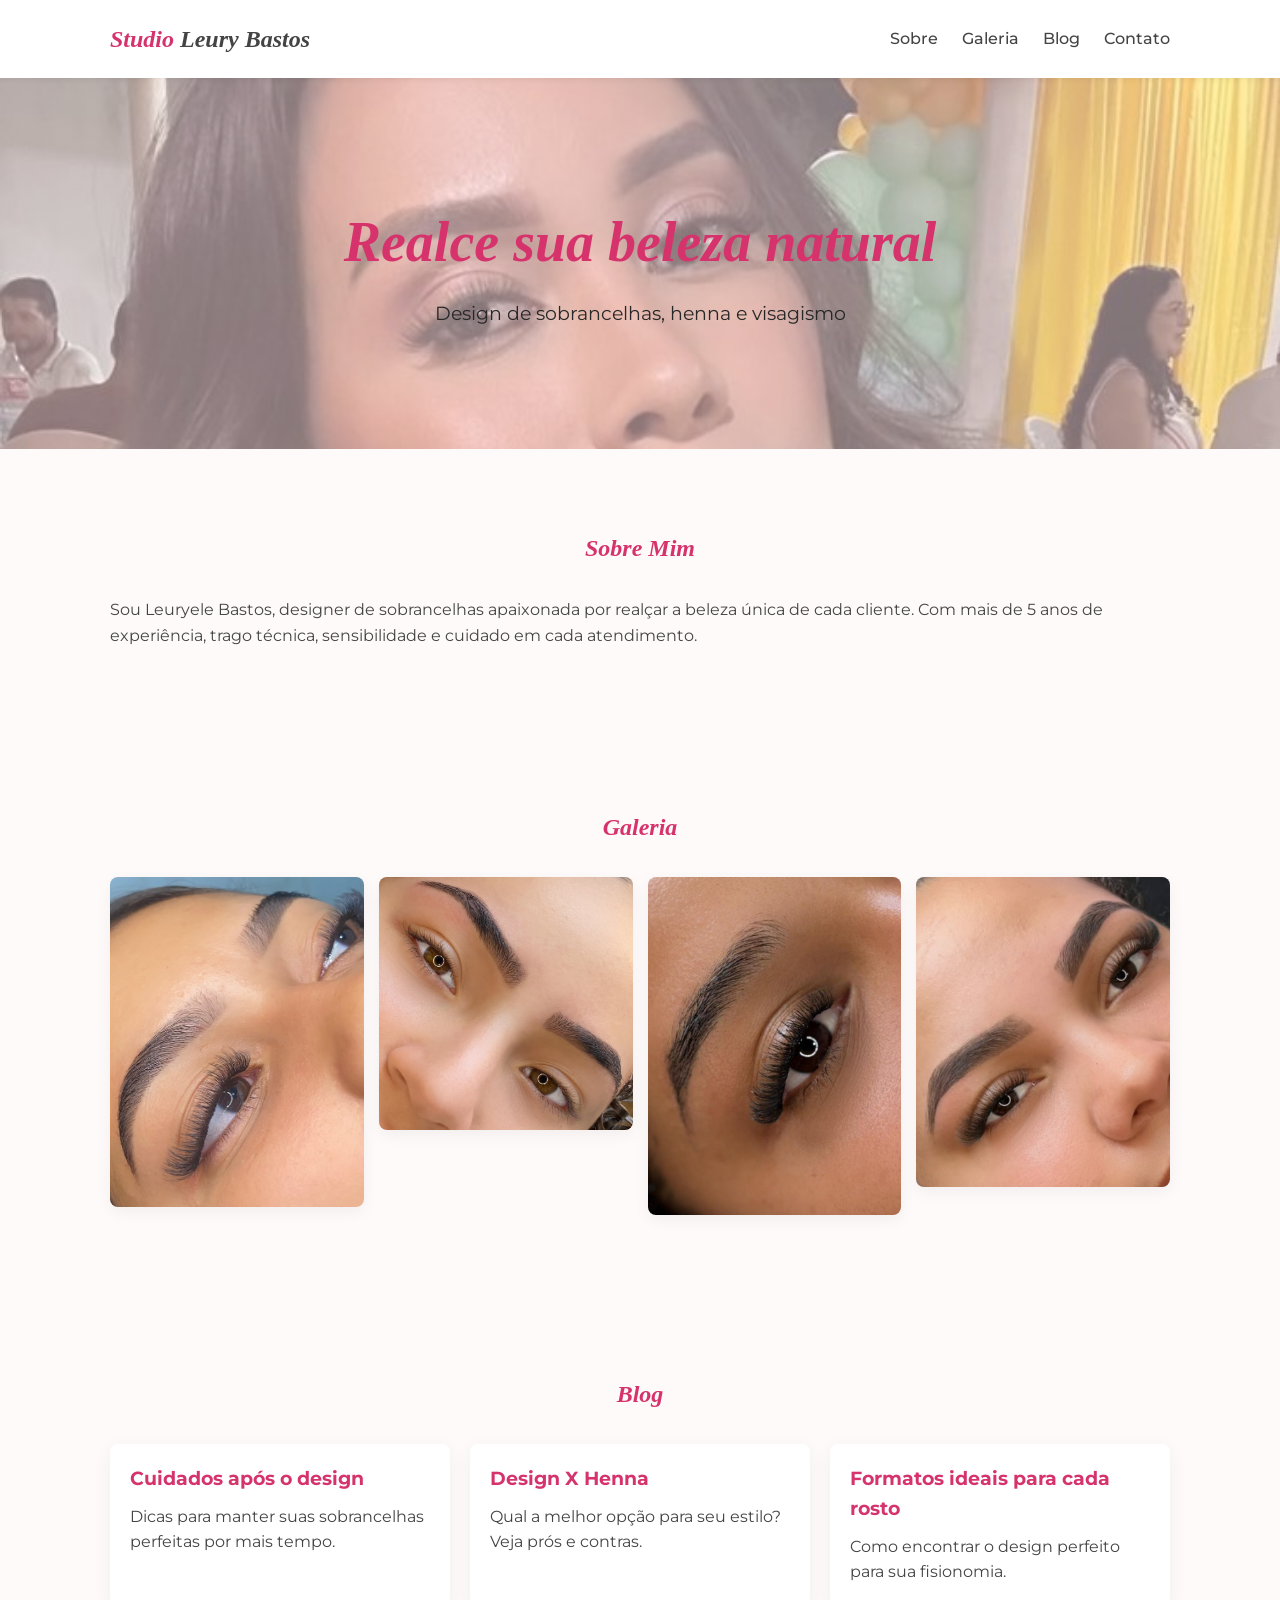
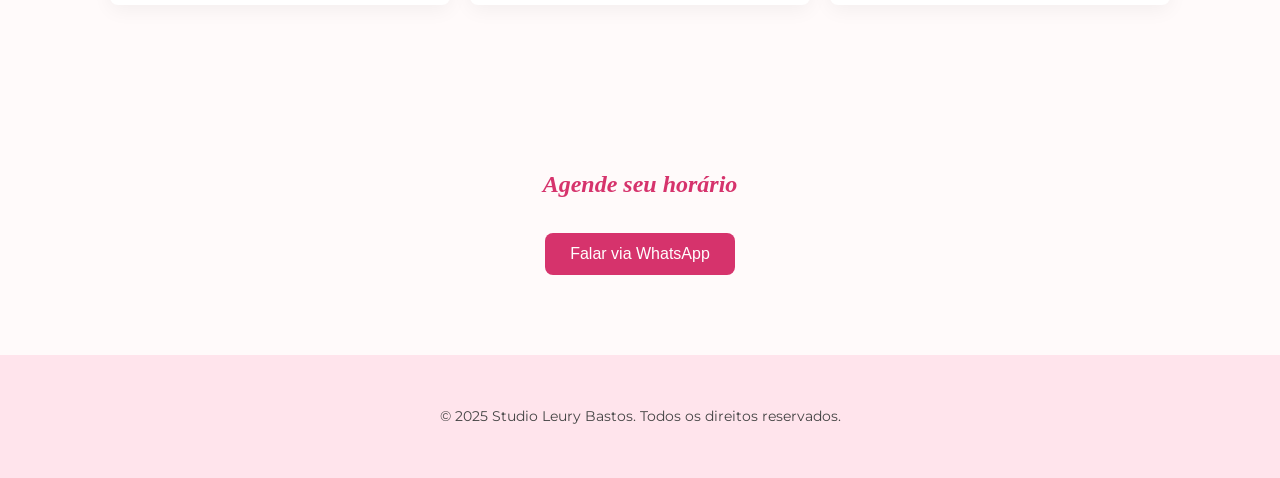
==== index.html @ b9d1602c ":tada: commit incial" ====
<!DOCTYPE html>
<html lang="pt-BR">
<head>
  <meta charset="UTF-8" />
  <meta name="viewport" content="width=device-width, initial-scale=1.0" />
  <title>Studio Leury Bastos</title>

  <!-- CSS principal -->
  <link rel="stylesheet" href="style.css" />

  <!-- Fonte -->
  <link href="https://fonts.googleapis.com/css2?family=Montserrat:wght@400;600&display=swap" rel="stylesheet" />
</head>
<body>

  <!-- Cabeçalho -->
  <header>
    <div class="container nav-container">
      <a href="index.html" class="logo">Studio <span>Leury Bastos</span></a>
      <nav>
        <a href="#sobre">Sobre</a>
        <a href="#galeria">Galeria</a>
        <a href="#blog">Blog</a>
        <a href="#contato">Contato</a>
      </nav>
    </div>
  </header>

  <!-- Hero -->
  <section class="hero">
    <div class="container">
      <h2>Realce sua beleza natural</h2>
      <p>Design de sobrancelhas, henna e visagismo</p>
    </div>
  </section>

  <!-- Sobre -->
  <section id="sobre" class="sobre">
    <div class="container">
      <h2>Sobre Mim</h2>
      <p>
        Sou Leuryele Bastos, designer de sobrancelhas apaixonada por realçar a beleza única de cada cliente.
        Com mais de 5 anos de experiência, trago técnica, sensibilidade e cuidado em cada atendimento.
      </p>
    </div>
  </section>

  <!-- Galeria -->
  <section id="galeria" class="galeria">
    <div class="container">
      <h2>Galeria</h2>
      <div class="galeria-grid">
        <img src="pages/Galeria1.png" alt="Antes e depois 1" />
        <img src="pages/Galeria2.png" alt="Antes e depois 2" />
        <img src="pages/Galeria3.JPG" alt="Antes e depois 3" />
        <img src="pages/Galeria4.png" alt="Antes e depois 4" />
      </div>
    </div>
  </section>

  <!-- Blog -->
  <section id="blog" class="blog">
    <div class="container">
      <h2>Blog</h2>
      <div class="posts">
        <a href="post1.html" class="post">
          <h3>Cuidados após o design</h3>
          <p>Dicas para manter suas sobrancelhas perfeitas por mais tempo.</p>
        </a>
        <a href="post2.html" class="post">
          <h3>Design X Henna</h3>
          <p>Qual a melhor opção para seu estilo? Veja prós e contras.</p>
        </a>
        <a href="post3.html" class="post">
          <h3>Formatos ideais para cada rosto</h3>
          <p>Como encontrar o design perfeito para sua fisionomia.</p>
        </a>
      </div>
    </div>
  </section>

  <!-- Contato -->
  <section id="contato" class="contato">
    <div class="container">
      <h2>Agende seu horário</h2>
      <button onclick="contato()">Falar via WhatsApp</button>
    </div>
  </section>

  <!-- Rodapé -->
  <footer>
    <div class="container">
      <p>&copy; 2025 Studio Leury Bastos. Todos os direitos reservados.</p>
    </div>
  </footer>

  <!-- Script -->
  <script src="js/script.js"></script>
</body>
</html>
---- style.css ----
/* ==========================
   Fonte moderna
========================== */
@import url('https://fonts.googleapis.com/css2?family=Montserrat:wght@400;600&display=swap');

:root {
  --rosa-claro: #ffe4ec;
  --rosa-escuro: #d6336c;
  --cinza: #444;
  --branco: #fff;
  --fundo: #fffafa;
}

/* ==========================
   Reset e base
========================== */
* {
  margin: 0;
  padding: 0;
  box-sizing: border-box;
}

body {
  font-family: 'Montserrat', sans-serif;
  background: var(--fundo);
  color: var(--cinza);
  line-height: 1.6;
}

/* ==========================
   Containers
========================== */
.container {
  max-width: 1100px;
  margin: 0 auto;
  padding: 20px;
}

/* ==========================
   Cabeçalho e Navegação
========================== */
header {
  background: var(--branco);
  position: sticky;
  top: 0;
  z-index: 100;
  box-shadow: 0 2px 5px rgba(0,0,0,0.05);
}

.nav-container {
  display: flex;
  justify-content: space-between;
  align-items: center;
  flex-wrap: wrap;
}

.logo {
  font-style: italic;
  font-family: "Times New Roman", Times, serif;
  font-weight: 600;
  font-size: 1.5rem;
  color: var(--rosa-escuro);
  text-decoration: none;
}

.logo:hover {
  color: var(--rosa-escuro);
  opacity: 0.8;
}


.logo span {
  color: var(--cinza);
}

nav a {
  color: var(--cinza);
  margin-left: 20px;
  text-decoration: none;
  font-weight: 500;
  transition: color 0.3s;
}

nav a:hover {
  color: var(--rosa-escuro);
}

/* ==========================
   Hero Section
========================== */
.hero {
  background: linear-gradient(rgba(255, 228, 236, 0.5), rgba(255, 228, 236, 0.5)), 
              url('pages/hero.jpg') no-repeat center center;
  background-size: cover;
  text-align: center;
  padding: 100px 10px;
  color: #292828;
}

.hero h2 {
  font-size: 3.5rem;
  font-style: italic;
  font-family: "Times New Roman", Times, serif;
  margin-bottom: 10px;
}

.hero p {
  font-size: 1.2rem;
}

/* ==========================
   Seções gerais
========================== */
section {
  padding: 60px 20px;
}

h2 {
  font-style: italic;
  font-family: "Times New Roman", Times, serif;
  text-align: center;
  margin-bottom: 30px;
  color: var(--rosa-escuro);
}

/* ==========================
   Galeria
========================== */
.galeria-grid {
  display: grid;
  gap: 15px;
  grid-template-columns: repeat(auto-fit, minmax(200px, 1fr));
}

.galeria-grid img {
  width: 100%;
  border-radius: 8px;
  transition: transform 0.3s ease, box-shadow 0.3s ease;
  box-shadow: 0 5px 15px rgba(0,0,0,0.05);
}

.galeria-grid img:hover {
  transform: scale(1.05);
  box-shadow: 0 8px 25px rgba(0,0,0,0.1);
}

/* ==========================
   Blog
========================== */
.posts {
  display: grid;
  gap: 20px;
  grid-template-columns: repeat(auto-fit, minmax(280px, 1fr));
}

.post {
  display: block;
  background: #fff;
  border-radius: 8px;
  padding: 20px;
  box-shadow: 0 5px 20px rgba(0,0,0,0.05);
  transition: transform 0.2s ease, box-shadow 0.2s ease;
  text-decoration: none;
  color: inherit;
}

.post:hover {
  transform: translateY(-5px);
  box-shadow: 0 8px 25px rgba(0,0,0,0.1);
}

.post h3 {
  color: var(--rosa-escuro);
  margin-bottom: 10px;
}

/* ==========================
   Contato
========================== */
.contato {
  text-align: center;
}

button {
  background: var(--rosa-escuro);
  color: white;
  padding: 12px 25px;
  font-size: 1rem;
  border: none;
  border-radius: 8px;
  cursor: pointer;
  transition: background 0.3s, transform 0.2s ease;
}

button:hover {
  background: #a91d4f;
  transform: scale(1.05);
}

/* ==========================
   Rodapé
========================== */
footer {
  background: var(--rosa-claro);
  text-align: center;
  padding: 30px 20px;
  font-size: 0.9rem;
  color: var(--cinza);
}

/* ==========================
   Responsividade
========================== */
@media (max-width: 768px) {
  .hero h2 {
    font-size: 2.2rem;
  }

  nav a {
    margin-left: 10px;
    font-size: 0.95rem;
  }

  .container {
    padding: 15px;
  }
}
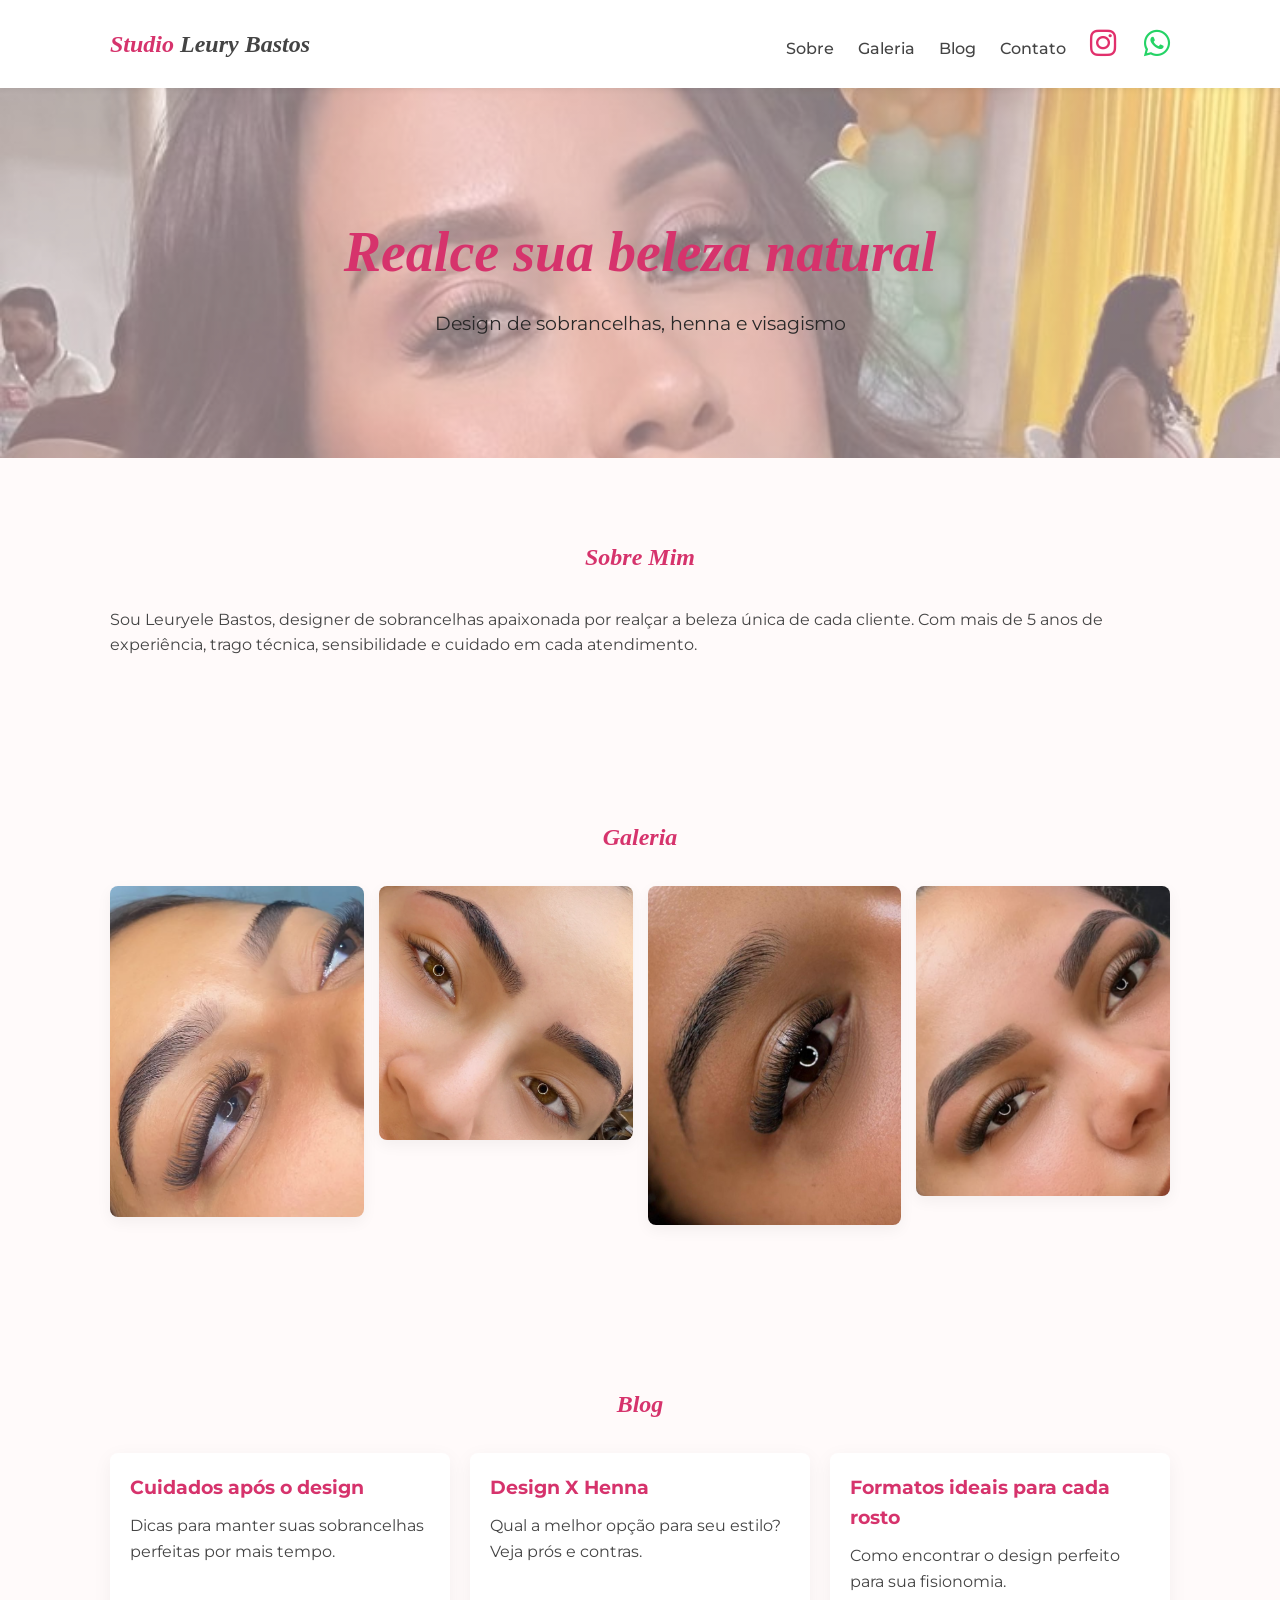
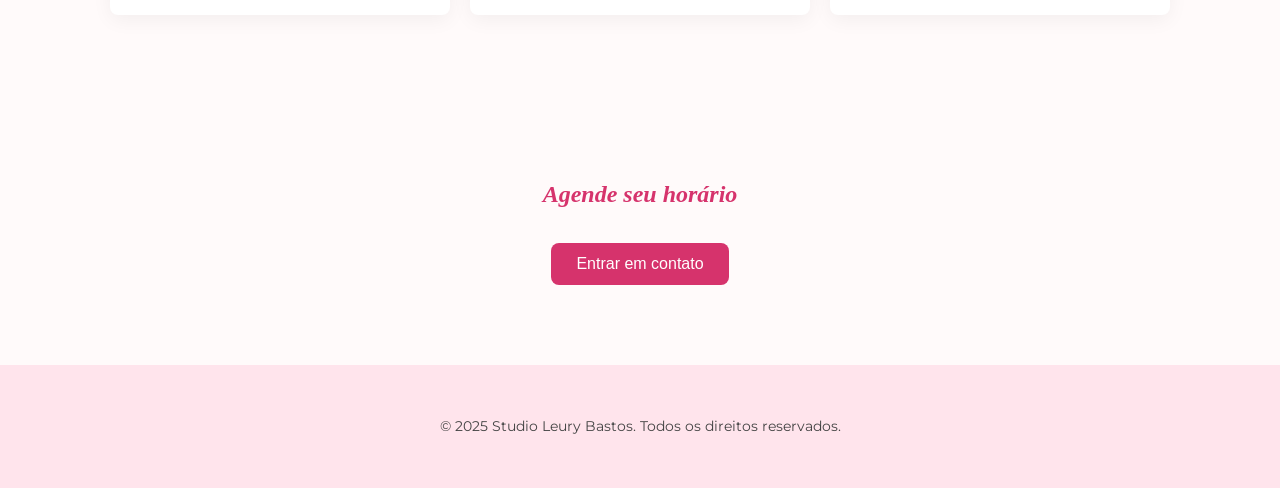
==== commit c1afa2dc: "Atualizaçao do botão de entre em contato, ícones e links do Instagram e WhatsApp" ====
--- a/index.html
+++ b/index.html
@@ -10,6 +10,12 @@
 
   <!-- Fonte -->
   <link href="https://fonts.googleapis.com/css2?family=Montserrat:wght@400;600&display=swap" rel="stylesheet" />
+
+  <!--Sociais-->
+  <link rel="stylesheet" href="https://cdnjs.cloudflare.com/ajax/libs/font-awesome/6.5.0/css/all.min.css">
+  <link rel="stylesheet" href="https://cdnjs.cloudflare.com/ajax/libs/font-awesome/6.5.0/css/all.min.css">
+
+
 </head>
 <body>
 
@@ -22,6 +28,13 @@
         <a href="#galeria">Galeria</a>
         <a href="#blog">Blog</a>
         <a href="#contato">Contato</a>
+        <a href="https://www.instagram.com/studioleurybastos/" target="_blank" class="instagram-link">
+        <i class="fa-brands fa-instagram"></i>
+        <a href="https://api.whatsapp.com/message/XVVFG32M2CH6D1?autoload=1&app_absent=0" target="_blank" class="whatsapp-link">
+        <i class="fa-brands fa-whatsapp"></i></a>
+
+
+
       </nav>
     </div>
   </header>
@@ -83,7 +96,8 @@
   <section id="contato" class="contato">
     <div class="container">
       <h2>Agende seu horário</h2>
-      <button onclick="contato()">Falar via WhatsApp</button>
+      <button id="btnContato">Entrar em contato</button>
+      <script src="script.js"></script>
     </div>
   </section>
 
--- a/style.css
+++ b/style.css
@@ -84,6 +84,32 @@
 nav a:hover {
   color: var(--rosa-escuro);
 }
+/* Icone instagram*/
+.instagram-link {
+  color: #E1306C; /* cor padrão do Instagram */
+  font-size: 30px; /* tamanho do ícone */
+  text-decoration: none;
+  transition: transform 0.3s ease;
+}
+
+.instagram-link:hover {
+  transform: scale(1.2);
+  color: #C13584;
+}
+
+/* Icone Whatsapp */
+.whatsapp-link {
+  color: #25D366; /* verde do WhatsApp */
+  font-size: 30px; /* tamanho do ícone */
+  text-decoration: none;
+  transition: transform 0.3s ease;
+}
+
+.whatsapp-link:hover {
+  transform: scale(1.2);
+  color: #128C7E;
+}
+
 
 /* ==========================
    Hero Section
